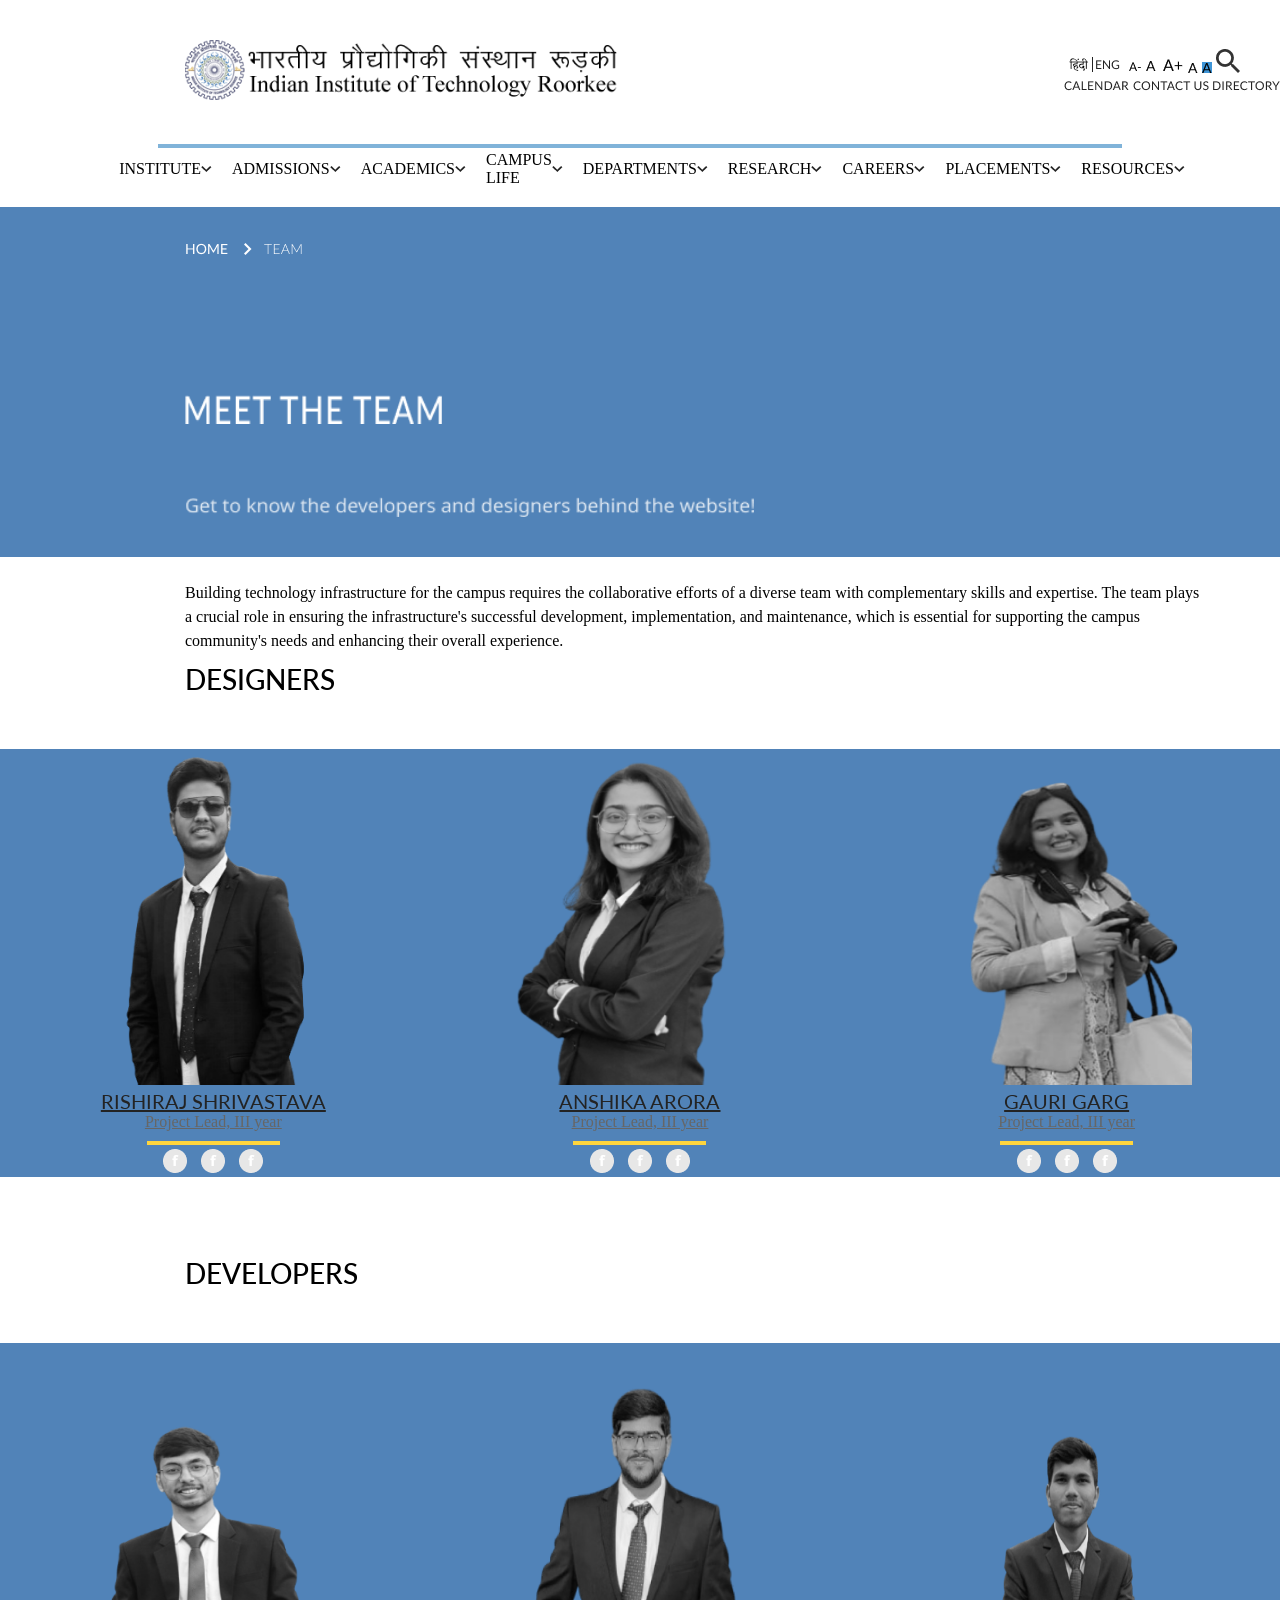
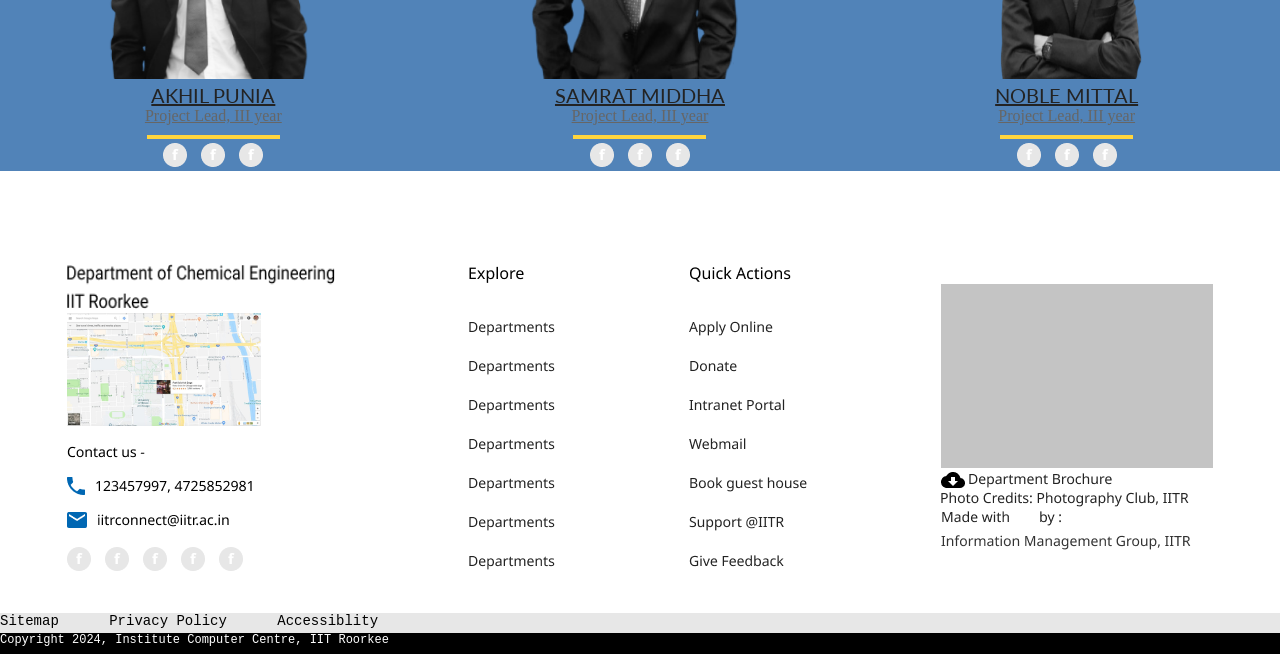
==== index.html @ 7e980192 "renames index.htm" ====
<!DOCTYPE html>
<html lang="en">
<head>
    <meta charset="UTF-8">
    <meta http-equiv="X-UA-Compatible" content="IE=edge">
    <meta name="viewport" content="width=device-width, initial-scale=1.0">
    <title>Responsive Navbar</title>
    <link rel="stylesheet" href="style.css">
    <link href='https://fonts.googleapis.com/css?family=Lato:400,700' rel='stylesheet' type='text/css'>
</head>
<body>

    <div class="top">
        <div>
            <img src = "images/topbar/iitr logo 4.png">
        </div>
        <div>
           <img src="images/topbar/Group 36.png">
           <img src="images/topbar/Group 35.png">
           <img src="images/topbar/A.png" style="background-color: white;">
           <img src="images/topbar/A.png" style="background-color: rgb(62, 149, 215);">
           <img src="images/topbar/search.png"><br>
           <img src="images/topbar/CALENDAR.png">
           <img src="images/topbar/CONTACT US.png">
           <img src="images/topbar/DIRECTORY.png">  
        </div>

    </div>





    <center><hr style="border: 2px solid rgb(128,179,217); width:75% ; margin-top: 40px;"></center>

    <div onclick="showsidebar()" id="menubutton">
        <img src = "images/menu.png" width="20px" height="20px" >
    </div>
    <nav>
        <div class = "navigationbar">
            <div>
                    
                    <a href = "#">INSTITUTE</a>
                    <img src = "images/Vector.png">
                
            </div>
            <div>
                
                    <a href = "#">ADMISSIONS</a>
                    <img src = "images/Vector.png" alt="">
                
            </div>
            <div>
                
                    <a href = "#">ACADEMICS</a>
                    <img src = "images/Vector.png">
                
            </div>
            <div>
                
                    <a href = "#">CAMPUS LIFE</a>
                    <img src = "images/Vector.png">
                
            </div>
            <div>
                
                    <a href = "#">DEPARTMENTS</a>
                    <img src = "images/Vector.png">
                
            </div>
            <div>
                
                    <a href = "#">RESEARCH</a>
                    <img src = "images/Vector.png">
                
            </div>
            <div>
                
                    <a href = "#">CAREERS</a>
                    <img src = "images/Vector.png">
                
            </div>
            <div>
                
                    <a href = "#">PLACEMENTS</a>
                    <img src = "images/Vector.png">
                
            </div>
            <div>
                
                    <a href = "#">RESOURCES</a>
                    <img src = "images/Vector.png">
                
            </div>
        </div> 
        
        <div class = "sidebar">
            <div onclick="hidesidebar()" id="closebutton">
                    <img src = "images/close.png" width="20px" height="20px" >
            </div>
            <div>
                    <br>
                    <a href = "#">INSTITUTE</a>
                    <img src = "images/Vector.png">
                
            </div>
            <div>
                
                    <a href = "#">ADMISSIONS</a>
                    <img src = "images/Vector.png" alt="">
                
            </div>
            <div>
                
                    <a href = "#">ACADEMICS</a>
                    <img src = "images/Vector.png">
                
            </div>
            <div>
                
                    <a href = "#">CAMPUS LIFE</a>
                    <img src = "images/Vector.png">
                
            </div>
            <div>
                
                    <a href = "#">DEPARTMENTS</a>
                    <img src = "images/Vector.png">
                
            </div>
            <div>
                
                    <a href = "#">RESEARCH</a>
                    <img src = "images/Vector.png">
                
            </div>
            <div>
                
                    <a href = "#">CAREERS</a>
                    <img src = "images/Vector.png">
                
            </div>
            <div>
                
                    <a href = "#">PLACEMENTS</a>
                    <img src = "images/Vector.png">
                
            </div>
            <div>
                
                    <a href = "#">RESOURCES</a>
                    <img src = "images/Vector.png">
                
            </div>
        </div> 
    </nav>

    <div>
        <p style="background-color: rgba(81, 131, 184, 1);margin-top: 20px;">
            <img src = "images/Group89.png" width="120px" height="24px" style="margin-top: 30px; margin-left: 185px;">
            <br>
            <img src = "images/MEET THE TEAM.png" width="257px" height="29px" style="margin-top: 130px; margin-left: 185px;">
            <br>
            <img src = "images/Get to know the developers and designers behind the website!.png" width="569px" height="20px" style="margin-top: 69px; margin-left: 185px;">
            <br><br><br>
        </p>
    </div>

    <p style="margin-left: 185px; width:80vw; height: 80px; line-height: 1.5; font-size: 16px; font-weight: 400" >
        <br>
        Building technology infrastructure for the campus requires the collaborative efforts of a diverse team with complementary skills and expertise. The team plays a crucial role in ensuring the infrastructure's successful development, implementation, and maintenance, which is essential for supporting the campus community's needs and enhancing their overall experience.
        <br>
        <p style="width: 286px; height: 28px; margin-top: 30px; margin-left: 185px; line-height: 24px; font-family: 'Lato', sans-serif; font-weight: 500; font-size: 28px;"> DESIGNERS</p>
        <br><br><br>
    </p>

    <div class = designers>
        <div>
            <img src="images/designers_bnw/rishiraj 1.png" style="width: 250px; height: 336px; ">
            <br>
            <p style="text-align: center;">
                <a href="#" style="width: 243px; height: 25px; color: rgb(35,35,35); font-family: 'Lato',sans-serif;font-size: 20px;">RISHIRAJ SHRIVASTAVA</a><br>
                <a href="#" style="width: 200px; height: 24px; color: rgb(102,102,102); font-size: 16px ">Project Lead, III year</a><br>
                <img src="images/Rectangle 350.png"><br>
                <img src="images/Group 198.png">
            </p>
        </div>
        <div>
            <img src="images/designers_bnw/image 13.png" style="width: 250px; height: 336px; ">
            <br>
            <p style="text-align: center;">
                <a href="#" style="width: 243px; height: 25px; color: rgb(35,35,35); font-family: 'Lato',sans-serif;font-size: 20px;">ANSHIKA ARORA</a><br>
                <a href="#" style="width: 200px; height: 24px; color: rgb(102,102,102); font-size: 16px ">Project Lead, III year</a><br>
                <img src="images/Rectangle 350.png"><br>
                <img src="images/Group 198.png">
            </p>
        </div>
        <div>
            <img src="images/designers_bnw/image 16.png" style="width: 250px; height: 336px; ">
            <br>
            <p style="text-align: center;">
                <a href="#" style="width: 243px; height: 25px; color: rgb(35,35,35); font-family: 'Lato',sans-serif;font-size: 20px;">GAURI GARG</a><br>
                <a href="#" style="width: 200px; height: 24px; color: rgb(102,102,102); font-size: 16px ">Project Lead, III year</a><br>
                <img src="images/Rectangle 350.png"><br>
                <img src="images/Group 198.png">
            </p>
        </div>

    </div>

    <br><br><br>

    <p style="width: 286px; height: 28px; margin-top: 30px; margin-left: 185px; line-height: 24px; font-family: 'Lato', sans-serif; font-weight: 500; font-size: 28px;">DEVELOPERS</p>
    <br><br><br>

    <div class = "developers">
        <div>
            <img src="images/developers_bnw/image 6.png" style="width: 250px; height: 336px; ">
            <br>
            <p style="text-align: center;">
                <a href="#" style="width: 243px; height: 25px; color: rgb(35,35,35); font-family: 'Lato',sans-serif;font-size: 20px;">AKHIL PUNIA</a><br>
                <a href="#" style="width: 200px; height: 24px; color: rgb(102,102,102); font-size: 16px ">Project Lead, III year</a><br>
                <img src="images/Rectangle 350.png"><br>
                <img src="images/Group 198.png">
            </p>
        </div>
        <div>
            <img src="images/developers_bnw/image 3.png" style="width: 250px; height: 336px; ">
            <br>
            <p style="text-align: center;">
                <a href="#" style="width: 243px; height: 25px; color: rgb(35,35,35); font-family: 'Lato',sans-serif;font-size: 20px;">SAMRAT MIDDHA</a><br>
                <a href="#" style="width: 200px; height: 24px; color: rgb(102,102,102); font-size: 16px ">Project Lead, III year</a><br>
                <img src="images/Rectangle 350.png"><br>
                <img src="images/Group 198.png">
            </p>
        </div>
        <div>
            <img src="images/developers_bnw/image 9.png" style="width: 250px; height: 336px; ">
            <br>
            <p style="text-align: center;">
                <a href="#" style="width: 243px; height: 25px; color: rgb(35,35,35); font-family: 'Lato',sans-serif;font-size: 20px;">NOBLE MITTAL</a><br>
                <a href="#" style="width: 200px; height: 24px; color: rgb(102,102,102); font-size: 16px ">Project Lead, III year</a><br>
                <img src="images/Rectangle 350.png"><br>
                <img src="images/Group 198.png">
            </p>
        </div>

    </div>

    <br><br><br><br><br>

    <div class="end">
        <div>
            <img src="images/Department of Chemical Engineering IIT Roorkee.png" style="width: 268px; height: 45px;">
            <br>
            <img src="images/map.png" style="width: 194px;height: 258px;">
        </div>
        <div>
            <img src="images/explore.png">
        </div>
        <div>
            <img src="images/quick actions.png">
        </div>
        <div>
            <img src="images/Rectangle 347.png"><br>
            <img src="images/cloud.png">
            <img src="images/Department Brochure.png"><br>
            <img src="images/Photo Credits_ Photography Club, IITR.png"><br>
            <img src="images/Made with by _ Information Management Group, IITR.png">
        </div>

    </div>
    
    <br><br>
    
    <pre style="background-color:rgba(231, 231, 231, 1); font-size:14px; height: 20px;">Sitemap      Privacy Policy      Accessiblity</pre>
    <pre style="background-color:black; font-size:12px ; height: 21px; color:white">Copyright 2024, Institute Computer Centre, IIT Roorkee<br><br></pre>

    <script>
        function showsidebar(){
          const sidebar = document.querySelector('.sidebar');
          sidebar.style.display = 'flex';
        }
        function hidesidebar(){
          const sidebar = document.querySelector('.sidebar');
          sidebar.style.display = 'none';
        }
    </script>
</body>
</html>
---- style.css ----
*{
    margin: 0;
    padding: 0;
  }
  body{
    min-height: 100vh;
    background-size: cover;
    background-repeat: no-repeat;
    background-position: center;
    font-family: 'Noto Sans';
  }

  .navigationbar div:hover{
    background-color: rgba(0, 103, 179, 0.8);
  }

  .sidebar div:hover{
    background-color: white;
  }

  .navigationbar{
    width: 80vw;
    margin-top: 3px;
    margin-left: 140px;
    display: flex;
    flex-wrap: nowrap;
    justify-content: center;
    column-gap: 20px;
    align-items: center;
  }

  .navigationbar > div{
    display: flex;
    align-items: center;
  }

  .navigationbar a{
    color: black;
    text-decoration: none;
  }

  .sidebar{
    position: fixed;
    top: 0; 
    right: 0;
    height: 100vh;
    width: 250px;
    background-color: rgba(0, 103, 179, 0.8);
    list-style: none;
    display: none;
    flex-direction: column;
    align-items: center;
    justify-content: flex-start;
  }
  
  .sidebar a{
    width: 100%;
    color: black;
    text-decoration: none;
  }

  #closebutton{
    margin-left: 10px;
    align-self: flex-start;
  }

  #menubutton{
    display: none;
    position: absolute;
    top: 10px;;
    right:10px;
  }

  @media(max-width: 1100px){
    .navigationbar{
      display: none;
    }
    #menubutton{
      display: block;
    }
  }

  .designers{
    display: flex;
    justify-content: space-around;
    align-items: center;
    flex-wrap: nowrap;
    width: 100vw;
    background-color: rgba(81, 131, 184, 1);
  }

  .developers{
    display: flex;
    justify-content: space-around;
    align-items: center;
    flex-wrap: nowrap;
    width: 100vw;
    background-color: rgba(81, 131, 184, 1);
  }

  .designers img:hover{
    src : "images/designers_colored/Mask group (1).png";
  }

  .end{
    display: flex;
    justify-content: space-around;
    align-items: center;
    flex-wrap: nowrap;
    width:100vw;

  }

  .top{
    margin-top: 40px;
    margin-left: 185px;
    display: flex;
    justify-content: space-between;
    align-items: center;
    flex-wrap: nowrap;
  }
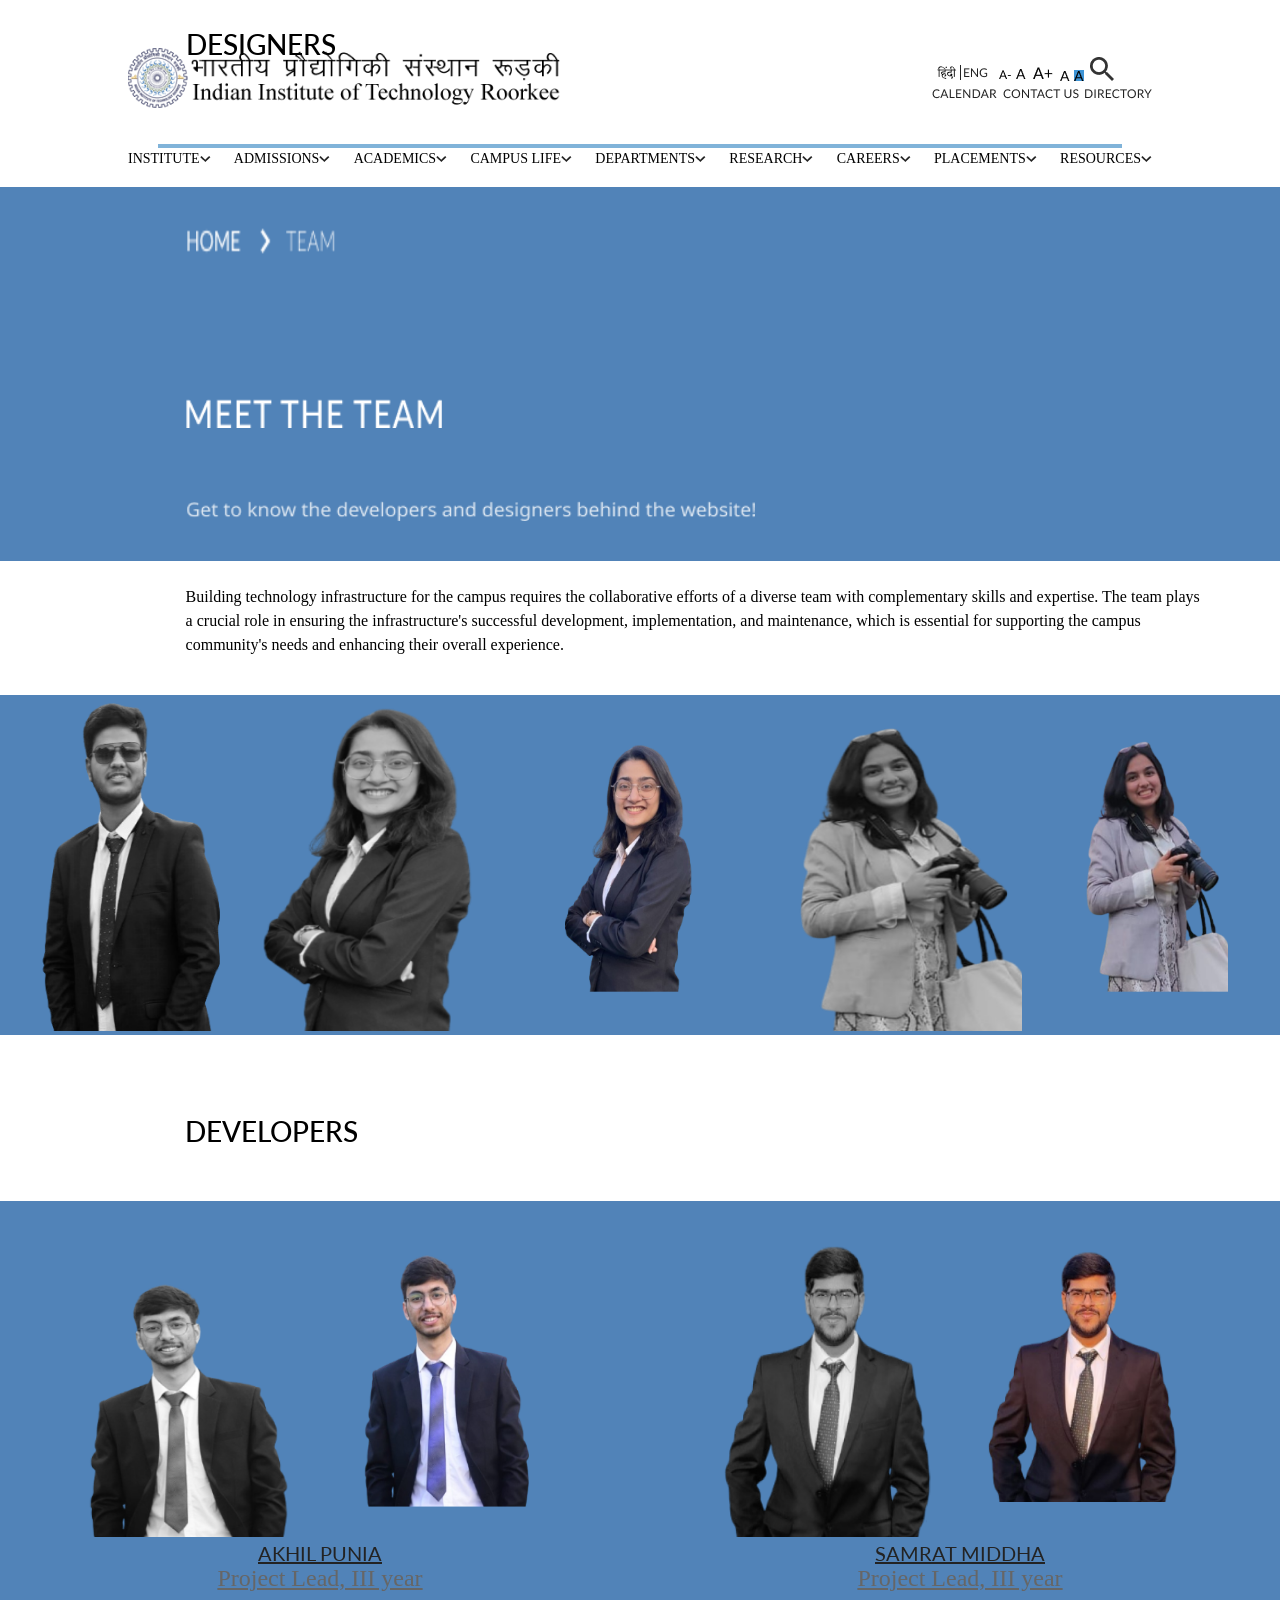
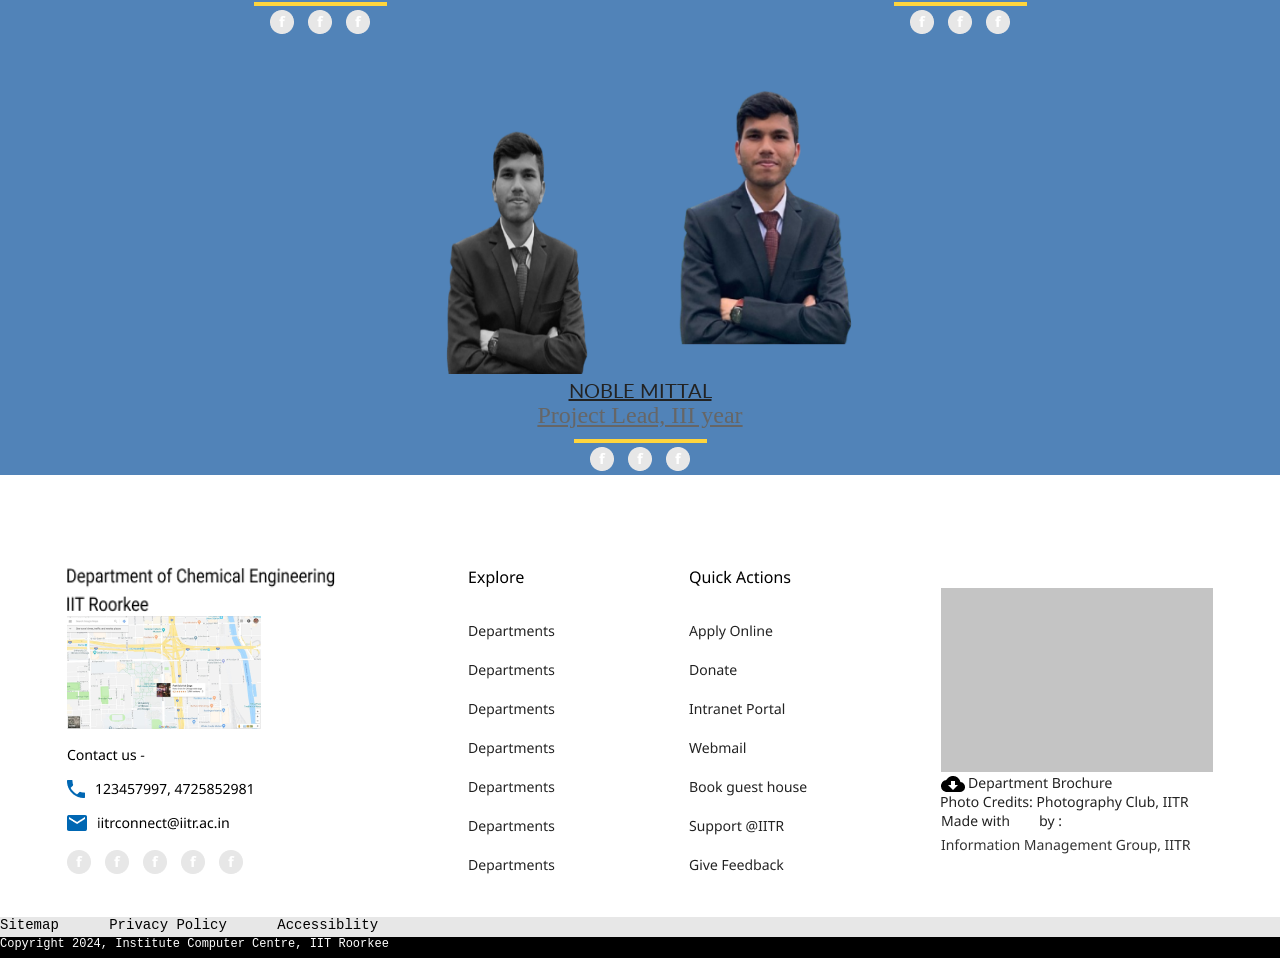
==== commit 20cacc27: "adds hovering" ====
--- a/index.html
+++ b/index.html
@@ -11,30 +11,30 @@
 <body>
 
     <div class="top">
-        <div>
+        <div  style="width: auto;">
             <img src = "images/topbar/iitr logo 4.png">
         </div>
-        <div>
+        <div style="width: auto;">
            <img src="images/topbar/Group 36.png">
-           <img src="images/topbar/Group 35.png">
-           <img src="images/topbar/A.png" style="background-color: white;">
+           <img src="images/topbar/Group 35.png" style="margin-left: 0.125rem;">
+           <img src="images/topbar/A.png" style="background-color: white; margin-left: 0.125rem;">
            <img src="images/topbar/A.png" style="background-color: rgb(62, 149, 215);">
-           <img src="images/topbar/search.png"><br>
+           <img src="images/topbar/search.png" style="margin-left: 0.125rem;"><br>
            <img src="images/topbar/CALENDAR.png">
-           <img src="images/topbar/CONTACT US.png">
-           <img src="images/topbar/DIRECTORY.png">  
-        </div>
-
-    </div>
-
-
-
-
-
-    <center><hr style="border: 2px solid rgb(128,179,217); width:75% ; margin-top: 40px;"></center>
+           <img src="images/topbar/CONTACT US.png"style="margin-left: 0.125rem;">
+           <img src="images/topbar/DIRECTORY.png"style="margin-left: 0.125rem;">  
+        </div>
+
+    </div>
+
+
+
+
+
+    <center><hr style="border: 2px solid rgb(128,179,217); width:75% ; margin-top: 2rem;"></center>
 
     <div onclick="showsidebar()" id="menubutton">
-        <img src = "images/menu.png" width="20px" height="20px" >
+        <img src = "images/menu.png" width="1.25rem" height="1.25rem" >
     </div>
     <nav>
         <div class = "navigationbar">
@@ -96,7 +96,7 @@
         
         <div class = "sidebar">
             <div onclick="hidesidebar()" id="closebutton">
-                    <img src = "images/close.png" width="20px" height="20px" >
+                    <img src = "images/close.png" width="1.25rem" height="1.25rem" >
             </div>
             <div>
                     <br>
@@ -156,93 +156,89 @@
     </nav>
 
     <div>
-        <p style="background-color: rgba(81, 131, 184, 1);margin-top: 20px;">
-            <img src = "images/Group89.png" width="120px" height="24px" style="margin-top: 30px; margin-left: 185px;">
-            <br>
-            <img src = "images/MEET THE TEAM.png" width="257px" height="29px" style="margin-top: 130px; margin-left: 185px;">
-            <br>
-            <img src = "images/Get to know the developers and designers behind the website!.png" width="569px" height="20px" style="margin-top: 69px; margin-left: 185px;">
+        <p style="background-color: rgba(81, 131, 184, 1); margin-top: 1.25rem;">
+            <img src = "images/Group89.png" style="margin-top: 1.875rem; margin-left: 11.6rem; width:9.5rem; height:3rem ">
+            <br>
+            <img src = "images/MEET THE TEAM.png" style="margin-top: 8.125rem; margin-left: 11.6rem; width:16rem; height:1.81rem ">
+            <br>
+            <img src = "images/Get to know the developers and designers behind the website!.png"  style="margin-top: 4.3rem; margin-left: 11.6rem; width:35.6rem; height:1.25rem">
             <br><br><br>
         </p>
     </div>
 
-    <p style="margin-left: 185px; width:80vw; height: 80px; line-height: 1.5; font-size: 16px; font-weight: 400" >
+    <p style="margin-left: 11.6rem; width:80vw; height: 5rem; line-height: 1.5; font-size: 1rem; font-weight: 400 ; position: relative;" >
         <br>
         Building technology infrastructure for the campus requires the collaborative efforts of a diverse team with complementary skills and expertise. The team plays a crucial role in ensuring the infrastructure's successful development, implementation, and maintenance, which is essential for supporting the campus community's needs and enhancing their overall experience.
-        <br>
-        <p style="width: 286px; height: 28px; margin-top: 30px; margin-left: 185px; line-height: 24px; font-family: 'Lato', sans-serif; font-weight: 500; font-size: 28px;"> DESIGNERS</p>
+
+    </p>
+
+    <p style="width: 17.88rem; height: 1.75rem; top: 2rem; margin-left: 11.6rem; line-height: 1.5rem; font-family: 'Lato', sans-serif; font-weight: 500; font-size: 1.75rem;position: absolute;"> DESIGNERS</p>
         <br><br><br>
-    </p>
-
-    <div class = designers>
-        <div>
-            <img src="images/designers_bnw/rishiraj 1.png" style="width: 250px; height: 336px; ">
-            <br>
+
+        <div class = "designers">
+            <div class = "image">
+                <img src="images/designers_bnw/rishiraj 1.png" style="width: 15.63rem; height: 21rem; " class="bnw">
+                <img src="images/designers_colored/Mask group.png" style="width: 15.63rem; height: 21rem;" class="colored">
+                <br>
+                
+            </div>
+            <div>
+                <img src="images/designers_bnw/image 13.png" style="width: 15.63rem; height: 21rem; " class="bnw">
+                <img src="images/designers_colored/Mask group (1).png" style="width: 15.63rem; height: 21rem; " class="colored">
+                
+            </div>
+            <div>
+                <img src="images/designers_bnw/image 16.png" style="width: 15.63rem; height: 21rem; " class="bnw">
+                <img src="images/designers_colored/Mask group (2).png" style="width: 15.63rem; height: 21rem; " class="colored">
+                
+            </div>
+    
+        </div>
+
+    <br><br><br>
+
+    <p style="width: 17.9rem; height: 1.75rem; margin-top: 1.875rem; margin-left: 11.56rem; line-height: 1.5rem; font-family: 'Lato', sans-serif; font-weight: 500; font-size: 1.75rem;">DEVELOPERS</p>
+    <br><br><br>
+
+    <div class = "developers">
+        <div>
+            <img src="images/developers_bnw/image 6.png" style="width: 15.63rem; height: 21rem; " class="bnw">
+            <img src="images/developers_colored/Mask group (1).png" style="width: 15.63rem; height: 21rem; " class="colored">
+            <br>
+            <div>
             <p style="text-align: center;">
-                <a href="#" style="width: 243px; height: 25px; color: rgb(35,35,35); font-family: 'Lato',sans-serif;font-size: 20px;">RISHIRAJ SHRIVASTAVA</a><br>
-                <a href="#" style="width: 200px; height: 24px; color: rgb(102,102,102); font-size: 16px ">Project Lead, III year</a><br>
+                <a href="#" style="width: 15.18rem; height: 1.56rem; color: rgb(35,35,35); font-family: 'Lato',sans-serif;font-size: 1.25rem;">AKHIL PUNIA</a><br>
+                <a href="#" style="width: 12.5rem; height: 1.5rem; color: rgb(102,102,102); font-size: 1.5rem ">Project Lead, III year</a><br>
                 <img src="images/Rectangle 350.png"><br>
                 <img src="images/Group 198.png">
             </p>
-        </div>
-        <div>
-            <img src="images/designers_bnw/image 13.png" style="width: 250px; height: 336px; ">
-            <br>
+            </div>
+        </div>
+        <div>
+            <img src="images/developers_bnw/image 3.png" style="width: 15.63rem; height: 21rem; " class="bnw">
+            <img src="images/developers_colored/Mask group.png" style="width: 15.63rem; height: 21rem; " class="colored">
+             <br>
+             <div>
             <p style="text-align: center;">
-                <a href="#" style="width: 243px; height: 25px; color: rgb(35,35,35); font-family: 'Lato',sans-serif;font-size: 20px;">ANSHIKA ARORA</a><br>
-                <a href="#" style="width: 200px; height: 24px; color: rgb(102,102,102); font-size: 16px ">Project Lead, III year</a><br>
+                <a href="#" style="width: 15.18rem; height: 1.56rem; color: rgb(35,35,35); font-family: 'Lato',sans-serif;font-size: 1.25rem;">SAMRAT MIDDHA</a><br>
+                <a href="#" style="width: 12.5rem; height: 1.5rem; color: rgb(102,102,102); font-size: 1.5rem ">Project Lead, III year</a><br>
                 <img src="images/Rectangle 350.png"><br>
                 <img src="images/Group 198.png">
             </p>
-        </div>
-        <div>
-            <img src="images/designers_bnw/image 16.png" style="width: 250px; height: 336px; ">
-            <br>
+            </div>
+        </div>
+        <div>
+            <img src="images/developers_bnw/image 9.png" style="width: 15.63rem; height: 21rem; " class="bnw">
+            <img src="images/developers_colored/Mask group (2).png" style="width: 15.63rem; height: 21rem; " class="colored">
+            <br>
+            <div>
             <p style="text-align: center;">
-                <a href="#" style="width: 243px; height: 25px; color: rgb(35,35,35); font-family: 'Lato',sans-serif;font-size: 20px;">GAURI GARG</a><br>
-                <a href="#" style="width: 200px; height: 24px; color: rgb(102,102,102); font-size: 16px ">Project Lead, III year</a><br>
+                <a href="#" style="width: 15.18rem; height: 1.56rem; color: rgb(35,35,35); font-family: 'Lato',sans-serif;font-size: 1.25rem;">NOBLE MITTAL</a><br>
+                <a href="#" style="width: 12.5rem; height: 1.5rem; color: rgb(102,102,102); font-size: 1.5rem ">Project Lead, III year</a><br>
                 <img src="images/Rectangle 350.png"><br>
                 <img src="images/Group 198.png">
             </p>
-        </div>
-
-    </div>
-
-    <br><br><br>
-
-    <p style="width: 286px; height: 28px; margin-top: 30px; margin-left: 185px; line-height: 24px; font-family: 'Lato', sans-serif; font-weight: 500; font-size: 28px;">DEVELOPERS</p>
-    <br><br><br>
-
-    <div class = "developers">
-        <div>
-            <img src="images/developers_bnw/image 6.png" style="width: 250px; height: 336px; ">
-            <br>
-            <p style="text-align: center;">
-                <a href="#" style="width: 243px; height: 25px; color: rgb(35,35,35); font-family: 'Lato',sans-serif;font-size: 20px;">AKHIL PUNIA</a><br>
-                <a href="#" style="width: 200px; height: 24px; color: rgb(102,102,102); font-size: 16px ">Project Lead, III year</a><br>
-                <img src="images/Rectangle 350.png"><br>
-                <img src="images/Group 198.png">
-            </p>
-        </div>
-        <div>
-            <img src="images/developers_bnw/image 3.png" style="width: 250px; height: 336px; ">
-            <br>
-            <p style="text-align: center;">
-                <a href="#" style="width: 243px; height: 25px; color: rgb(35,35,35); font-family: 'Lato',sans-serif;font-size: 20px;">SAMRAT MIDDHA</a><br>
-                <a href="#" style="width: 200px; height: 24px; color: rgb(102,102,102); font-size: 16px ">Project Lead, III year</a><br>
-                <img src="images/Rectangle 350.png"><br>
-                <img src="images/Group 198.png">
-            </p>
-        </div>
-        <div>
-            <img src="images/developers_bnw/image 9.png" style="width: 250px; height: 336px; ">
-            <br>
-            <p style="text-align: center;">
-                <a href="#" style="width: 243px; height: 25px; color: rgb(35,35,35); font-family: 'Lato',sans-serif;font-size: 20px;">NOBLE MITTAL</a><br>
-                <a href="#" style="width: 200px; height: 24px; color: rgb(102,102,102); font-size: 16px ">Project Lead, III year</a><br>
-                <img src="images/Rectangle 350.png"><br>
-                <img src="images/Group 198.png">
-            </p>
+            </div>
         </div>
 
     </div>
@@ -251,9 +247,9 @@
 
     <div class="end">
         <div>
-            <img src="images/Department of Chemical Engineering IIT Roorkee.png" style="width: 268px; height: 45px;">
-            <br>
-            <img src="images/map.png" style="width: 194px;height: 258px;">
+            <img src="images/Department of Chemical Engineering IIT Roorkee.png" style="width: 16.75rem; height: 2.8rem;">
+            <br>
+            <img src="images/map.png" style="width: 12.125rem;height: 16.13rem;">
         </div>
         <div>
             <img src="images/explore.png">
@@ -273,8 +269,8 @@
     
     <br><br>
     
-    <pre style="background-color:rgba(231, 231, 231, 1); font-size:14px; height: 20px;">Sitemap      Privacy Policy      Accessiblity</pre>
-    <pre style="background-color:black; font-size:12px ; height: 21px; color:white">Copyright 2024, Institute Computer Centre, IIT Roorkee<br><br></pre>
+    <pre style="background-color:rgba(231, 231, 231, 1); font-size:0.875rem; height: 1.25rem;">Sitemap      Privacy Policy      Accessiblity</pre>
+    <pre style="background-color:black; font-size:0.75rem ; height: 1.31rem; color:white">Copyright 2024, Institute Computer Centre, IIT Roorkee<br><br></pre>
 
     <script>
         function showsidebar(){
--- a/style.css
+++ b/style.css
@@ -4,7 +4,7 @@
   }
   body{
     min-height: 100vh;
-    background-size: cover;
+    
     background-repeat: no-repeat;
     background-position: center;
     font-family: 'Noto Sans';
@@ -18,14 +18,37 @@
     background-color: white;
   }
 
+  .image{
+    position: relative;
+    max-width: 100%;
+  }
+  .image img.colored{
+    position: absolute;
+    top: 0;
+    right: 0;
+    left: 0;
+    bottom: 0;
+    object-fit: contain;
+    opacity: 0;
+
+  }
+
+  .image:hover img.colored{
+    opacity: 1;
+  }
+  .image:hover img.bnw{
+    opacity: 0;
+  }
+
   .navigationbar{
     width: 80vw;
     margin-top: 3px;
-    margin-left: 140px;
+    margin-left: 10vw;
+    margin-right: 10vw;
     display: flex;
     flex-wrap: nowrap;
-    justify-content: center;
-    column-gap: 20px;
+    justify-content: space-between;
+    column-gap: 1rem;
     align-items: center;
   }
 
@@ -35,6 +58,7 @@
   }
 
   .navigationbar a{
+    font-size: 0.875rem;
     color: black;
     text-decoration: none;
   }
@@ -66,12 +90,12 @@
 
   #menubutton{
     display: none;
-    position: absolute;
+    position: fixed;
     top: 10px;;
-    right:10px;
+    left:10px;
   }
 
-  @media(max-width: 1100px){
+  @media(max-width: 800px){
     .navigationbar{
       display: none;
     }
@@ -84,7 +108,7 @@
     display: flex;
     justify-content: space-around;
     align-items: center;
-    flex-wrap: nowrap;
+    flex-wrap: wrap;
     width: 100vw;
     background-color: rgba(81, 131, 184, 1);
   }
@@ -93,7 +117,7 @@
     display: flex;
     justify-content: space-around;
     align-items: center;
-    flex-wrap: nowrap;
+    flex-wrap: wrap;
     width: 100vw;
     background-color: rgba(81, 131, 184, 1);
   }
@@ -106,16 +130,22 @@
     display: flex;
     justify-content: space-around;
     align-items: center;
-    flex-wrap: nowrap;
+    flex-wrap: wrap;
     width:100vw;
 
   }
 
   .top{
-    margin-top: 40px;
-    margin-left: 185px;
+    margin-top: 3rem;
+    margin-left: 10vw;
+    margin-right: 10vw;
+    width: 80vw;
     display: flex;
     justify-content: space-between;
     align-items: center;
     flex-wrap: nowrap;
+  }
+
+  .top div{
+    flex-shrink:1;
   }
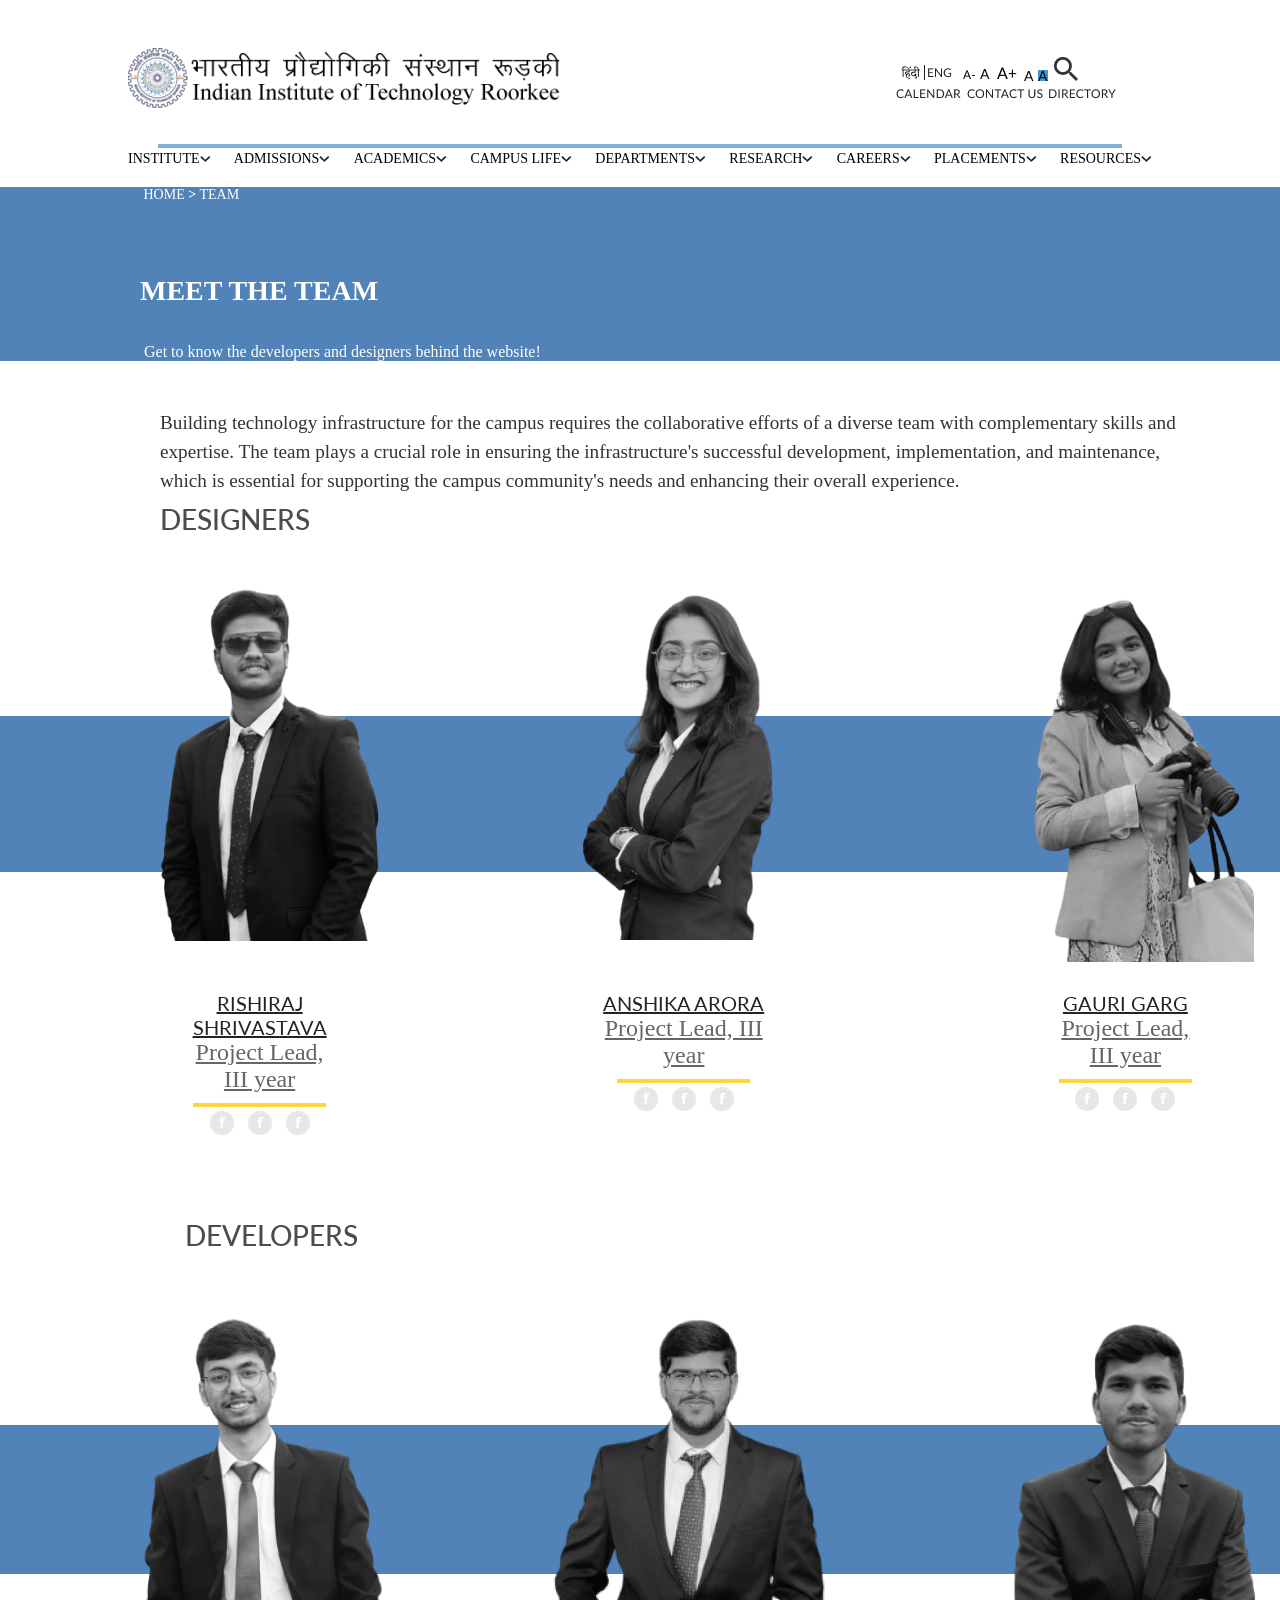
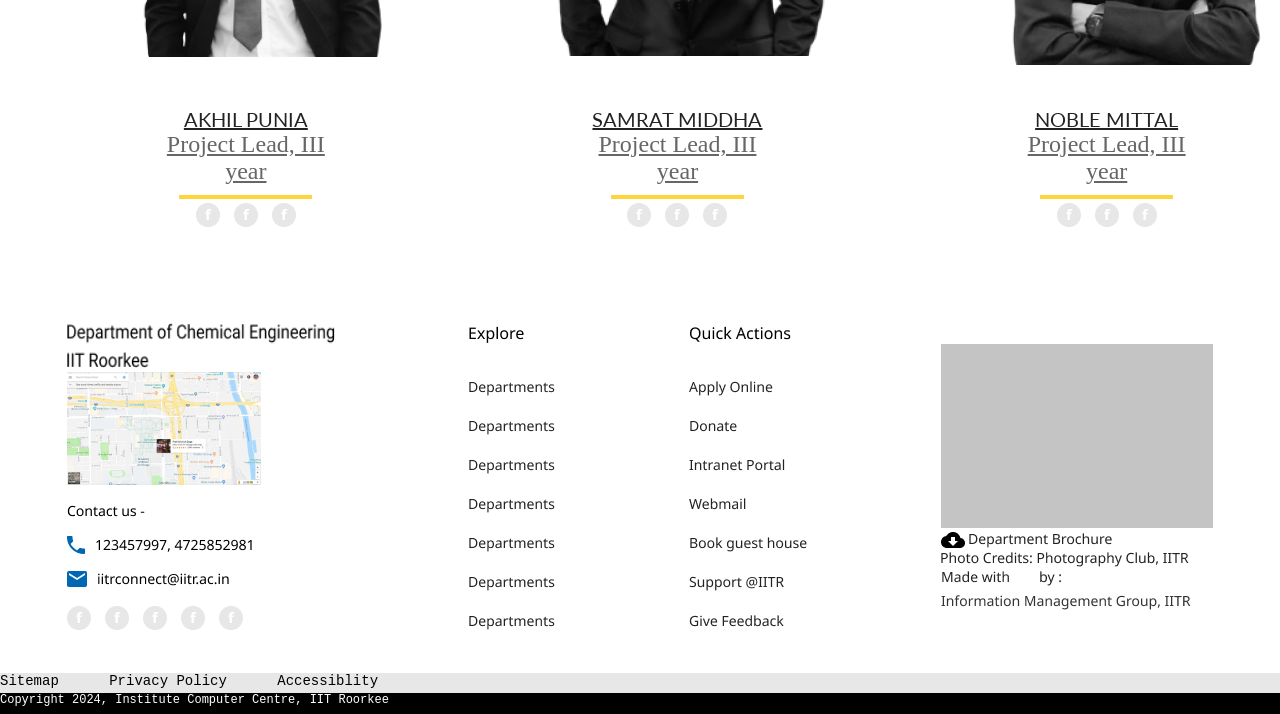
==== commit 22111c17: "second iteration" ====
--- a/index.html
+++ b/index.html
@@ -11,10 +11,10 @@
 <body>
 
     <div class="top">
-        <div  style="width: auto;">
+        <div  style="width:30vw;">
             <img src = "images/topbar/iitr logo 4.png">
         </div>
-        <div style="width: auto;">
+        <div style="width: 20vw;">
            <img src="images/topbar/Group 36.png">
            <img src="images/topbar/Group 35.png" style="margin-left: 0.125rem;">
            <img src="images/topbar/A.png" style="background-color: white; margin-left: 0.125rem;">
@@ -155,89 +155,117 @@
         </div> 
     </nav>
 
-    <div>
-        <p style="background-color: rgba(81, 131, 184, 1); margin-top: 1.25rem;">
-            <img src = "images/Group89.png" style="margin-top: 1.875rem; margin-left: 11.6rem; width:9.5rem; height:3rem ">
-            <br>
-            <img src = "images/MEET THE TEAM.png" style="margin-top: 8.125rem; margin-left: 11.6rem; width:16rem; height:1.81rem ">
-            <br>
-            <img src = "images/Get to know the developers and designers behind the website!.png"  style="margin-top: 4.3rem; margin-left: 11.6rem; width:35.6rem; height:1.25rem">
-            <br><br><br>
-        </p>
-    </div>
-
-    <p style="margin-left: 11.6rem; width:80vw; height: 5rem; line-height: 1.5; font-size: 1rem; font-weight: 400 ; position: relative;" >
+    <div style="background-color: rgba(81, 131, 184, 1); margin-top: 1.25rem; color: white;">
+        
+            <p style="font-size: 0.875rem;"> &emsp;&emsp;&emsp;&emsp;&emsp;&emsp;&emsp;&emsp;&emsp;&emsp; HOME <b>></b> TEAM </p>
+            <br><br><br><br>
+            <p style="font-size: 1.75rem;"> &emsp;&emsp;&emsp;&emsp;&emsp;<b>MEET THE TEAM</b></p>
+            <br><br>
+            <p style="font-size: 1rem;"> &emsp;&emsp;&emsp;&emsp;&emsp;&emsp;&emsp;&emsp;&emsp;Get to know the developers and designers behind the website!</p>
+    </div>
+
+    <p style="margin-left: 10rem; margin-top: 3rem; width:80vw; height: 5rem; line-height: 1.5; font-size: 1.2rem; font-weight: 400 ; display: inline-block; color: rgba(51, 51, 51, 1);
+    ;" >
+        Building technology infrastructure for the campus requires the collaborative efforts of a diverse team with complementary skills and expertise. The team plays a crucial role in ensuring the infrastructure's successful development, implementation, and maintenance, which is essential for supporting the campus community's needs and enhancing their overall experience.
         <br>
-        Building technology infrastructure for the campus requires the collaborative efforts of a diverse team with complementary skills and expertise. The team plays a crucial role in ensuring the infrastructure's successful development, implementation, and maintenance, which is essential for supporting the campus community's needs and enhancing their overall experience.
-
     </p>
 
-    <p style="width: 17.88rem; height: 1.75rem; top: 2rem; margin-left: 11.6rem; line-height: 1.5rem; font-family: 'Lato', sans-serif; font-weight: 500; font-size: 1.75rem;position: absolute;"> DESIGNERS</p>
-        <br><br><br>
+    <p style="width: 17.88rem; height: 1.75rem; margin-top: 1rem; margin-left: 10rem; line-height: 1.5rem; font-family: 'Lato', sans-serif; font-weight: 500; font-size: 1.75rem;display: inline-block; color: rgba(76, 76, 76, 1);    "> DESIGNERS</p>
 
         <div class = "designers">
+            <div>
+                <div class = "image">
+                    <img src="images/designers_bnw/1.png" class="bnw">
+                    <img src="images/designers_colored/Mask group.png"  class="colored">
+            
+                </div>
+                <div style="display: block; padding-left: 37%;">
+                    <p style="text-align: center;">
+                        <a href="#" style="width: 15.18rem; height: 1.56rem; color: rgb(35,35,35); font-family: 'Lato',sans-serif;font-size: 1.25rem;">RISHIRAJ SHRIVASTAVA</a><br>
+                        <a href="#" style="width: 12.5rem; height: 1.5rem; color: rgb(102,102,102); font-size: 1.5rem ">Project Lead, III year</a><br>
+                        <img src="images/Rectangle 350.png"><br>
+                        <img src="images/Group 198.png">
+                    </p>
+                </div>
+            </div>
+            <div>
+                <div class = "image">
+                    <img src="images/designers_bnw/2.png" class="bnw">
+                    <img src="images/designers_colored/Mask group (1).png" class="colored">
+                </div>
+                <div style="display: block; padding-left: 35%;">
+                    <p style="text-align: center;">
+                        <a href="#" style="width: 15.18rem; height: 1.56rem; color: rgb(35,35,35); font-family: 'Lato',sans-serif;font-size: 1.25rem;">ANSHIKA ARORA</a><br>
+                        <a href="#" style="width: 12.5rem; height: 1.5rem; color: rgb(102,102,102); font-size: 1.5rem ">Project Lead, III year</a><br>
+                        <img src="images/Rectangle 350.png"><br>
+                        <img src="images/Group 198.png">
+                    </p>
+                </div>
+            </div>
+            <div>
+                <div class = "image">
+                    <img src="images/designers_bnw/3.png" class="bnw">
+                    <img src="images/designers_colored/Mask group (2).png" class="colored">
+                    
+                </div>
+                <div style="display: block; padding-left: 47%;">
+                    <p style="text-align: center;">
+                        <a href="#" style="width: 15.18rem; height: 1.56rem; color: rgb(35,35,35); font-family: 'Lato',sans-serif;font-size: 1.25rem;">GAURI GARG</a><br>
+                        <a href="#" style="width: 12.5rem; height: 1.5rem; color: rgb(102,102,102); font-size: 1.5rem ">Project Lead, III year</a><br>
+                        <img src="images/Rectangle 350.png"><br>
+                        <img src="images/Group 198.png">
+                    </p>
+                </div>
+            </div>
+    
+        </div>
+
+    <br><br><br>
+
+    <p style="width: 17.9rem; height: 1.75rem; margin-top: 1.875rem; margin-left: 11.56rem; line-height: 1.5rem; font-family: 'Lato', sans-serif; font-weight: 500; font-size: 1.75rem;color: rgba(76, 76, 76, 1);">DEVELOPERS</p>
+
+
+    <div class = "developers">
+        <div>
             <div class = "image">
-                <img src="images/designers_bnw/rishiraj 1.png" style="width: 15.63rem; height: 21rem; " class="bnw">
-                <img src="images/designers_colored/Mask group.png" style="width: 15.63rem; height: 21rem;" class="colored">
-                <br>
-                
-            </div>
-            <div>
-                <img src="images/designers_bnw/image 13.png" style="width: 15.63rem; height: 21rem; " class="bnw">
-                <img src="images/designers_colored/Mask group (1).png" style="width: 15.63rem; height: 21rem; " class="colored">
-                
-            </div>
-            <div>
-                <img src="images/designers_bnw/image 16.png" style="width: 15.63rem; height: 21rem; " class="bnw">
-                <img src="images/designers_colored/Mask group (2).png" style="width: 15.63rem; height: 21rem; " class="colored">
-                
-            </div>
-    
-        </div>
-
-    <br><br><br>
-
-    <p style="width: 17.9rem; height: 1.75rem; margin-top: 1.875rem; margin-left: 11.56rem; line-height: 1.5rem; font-family: 'Lato', sans-serif; font-weight: 500; font-size: 1.75rem;">DEVELOPERS</p>
-    <br><br><br>
-
-    <div class = "developers">
-        <div>
-            <img src="images/developers_bnw/image 6.png" style="width: 15.63rem; height: 21rem; " class="bnw">
-            <img src="images/developers_colored/Mask group (1).png" style="width: 15.63rem; height: 21rem; " class="colored">
-            <br>
-            <div>
-            <p style="text-align: center;">
-                <a href="#" style="width: 15.18rem; height: 1.56rem; color: rgb(35,35,35); font-family: 'Lato',sans-serif;font-size: 1.25rem;">AKHIL PUNIA</a><br>
-                <a href="#" style="width: 12.5rem; height: 1.5rem; color: rgb(102,102,102); font-size: 1.5rem ">Project Lead, III year</a><br>
-                <img src="images/Rectangle 350.png"><br>
-                <img src="images/Group 198.png">
-            </p>
-            </div>
-        </div>
-        <div>
-            <img src="images/developers_bnw/image 3.png" style="width: 15.63rem; height: 21rem; " class="bnw">
-            <img src="images/developers_colored/Mask group.png" style="width: 15.63rem; height: 21rem; " class="colored">
-             <br>
-             <div>
-            <p style="text-align: center;">
-                <a href="#" style="width: 15.18rem; height: 1.56rem; color: rgb(35,35,35); font-family: 'Lato',sans-serif;font-size: 1.25rem;">SAMRAT MIDDHA</a><br>
-                <a href="#" style="width: 12.5rem; height: 1.5rem; color: rgb(102,102,102); font-size: 1.5rem ">Project Lead, III year</a><br>
-                <img src="images/Rectangle 350.png"><br>
-                <img src="images/Group 198.png">
-            </p>
-            </div>
-        </div>
-        <div>
-            <img src="images/developers_bnw/image 9.png" style="width: 15.63rem; height: 21rem; " class="bnw">
-            <img src="images/developers_colored/Mask group (2).png" style="width: 15.63rem; height: 21rem; " class="colored">
-            <br>
-            <div>
-            <p style="text-align: center;">
-                <a href="#" style="width: 15.18rem; height: 1.56rem; color: rgb(35,35,35); font-family: 'Lato',sans-serif;font-size: 1.25rem;">NOBLE MITTAL</a><br>
-                <a href="#" style="width: 12.5rem; height: 1.5rem; color: rgb(102,102,102); font-size: 1.5rem ">Project Lead, III year</a><br>
-                <img src="images/Rectangle 350.png"><br>
-                <img src="images/Group 198.png">
-            </p>
+                <img src="images/developers_bnw/1.png" class="bnw">
+                <img src="images/developers_colored/Mask group (1).png" class="colored">
+            </div>
+            <div style="display: block; padding-left: 26%;">
+                <p style="text-align: center;">
+                    <a href="#" style="width: 15.18rem; height: 1.56rem; color: rgb(35,35,35); font-family: 'Lato',sans-serif;font-size: 1.25rem;">AKHIL PUNIA</a><br>
+                    <a href="#" style="width: 12.5rem; height: 1.5rem; color: rgb(102,102,102); font-size: 1.5rem ">Project Lead, III year</a><br>
+                    <img src="images/Rectangle 350.png"><br>
+                    <img src="images/Group 198.png">
+                </p>
+            </div>
+        </div>
+        <div>
+            <div class = "image">
+                <img src="images/developers_bnw/2.png" class="bnw">
+                <img src="images/developers_colored/Mask group.png" class="colored">
+            </div>
+            <div style="display: block; padding-left: 30%;">
+                <p style="text-align: center;">
+                    <a href="#" style="width: 15.18rem; height: 1.56rem; color: rgb(35,35,35); font-family: 'Lato',sans-serif;font-size: 1.25rem;">SAMRAT MIDDHA</a><br>
+                    <a href="#" style="width: 12.5rem; height: 1.5rem; color: rgb(102,102,102); font-size: 1.5rem ">Project Lead, III year</a><br>
+                    <img src="images/Rectangle 350.png"><br>
+                    <img src="images/Group 198.png">
+                </p>
+            </div>
+        </div>
+        <div>
+            <div class = "image">
+                <img src="images/developers_bnw/3.png" class="bnw">
+                <img src="images/developers_colored/Mask group (2).png" class="colored">
+            </div>
+            <div style="display: block; padding-left: 32%; ">
+                <p style="text-align: center;">
+                    <a href="#" style="width: 15.18rem; height: 1.56rem; color: rgb(35,35,35); font-family: 'Lato',sans-serif;font-size: 1.25rem;">NOBLE MITTAL</a><br>
+                    <a href="#" style="width: 12.5rem; height: 1.5rem; color: rgb(102,102,102); font-size: 1.5rem ">Project Lead, III year</a><br>
+                    <img src="images/Rectangle 350.png"><br>
+                    <img src="images/Group 198.png">
+                </p>
             </div>
         </div>
 
--- a/style.css
+++ b/style.css
@@ -21,6 +21,7 @@
   .image{
     position: relative;
     max-width: 100%;
+    
   }
   .image img.colored{
     position: absolute;
@@ -107,23 +108,28 @@
   .designers{
     display: flex;
     justify-content: space-around;
-    align-items: center;
+    align-items: stretch;
     flex-wrap: wrap;
+    align-content: space-around;
     width: 100vw;
-    background-color: rgba(81, 131, 184, 1);
+    background: linear-gradient(180deg, white 30% ,rgba(0, 103, 179, 0.8) 0.52%, #5183B8 17.71%, #5183B8 55.73%, white 0%);
+
   }
 
   .developers{
     display: flex;
     justify-content: space-around;
-    align-items: center;
+    align-items: stretch;
+    align-content: space-around;
     flex-wrap: wrap;
     width: 100vw;
-    background-color: rgba(81, 131, 184, 1);
+    background: linear-gradient(180deg, white 30% ,rgba(0, 103, 179, 0.8) 0.52%, #5183B8 17.71%, #5183B8 55.73%, white 0%);
   }
 
-  .designers img:hover{
-    src : "images/designers_colored/Mask group (1).png";
+  .image{
+    display: inline-block;
+    width: 15.63rem; 
+    height: 21rem;
   }
 
   .end{
